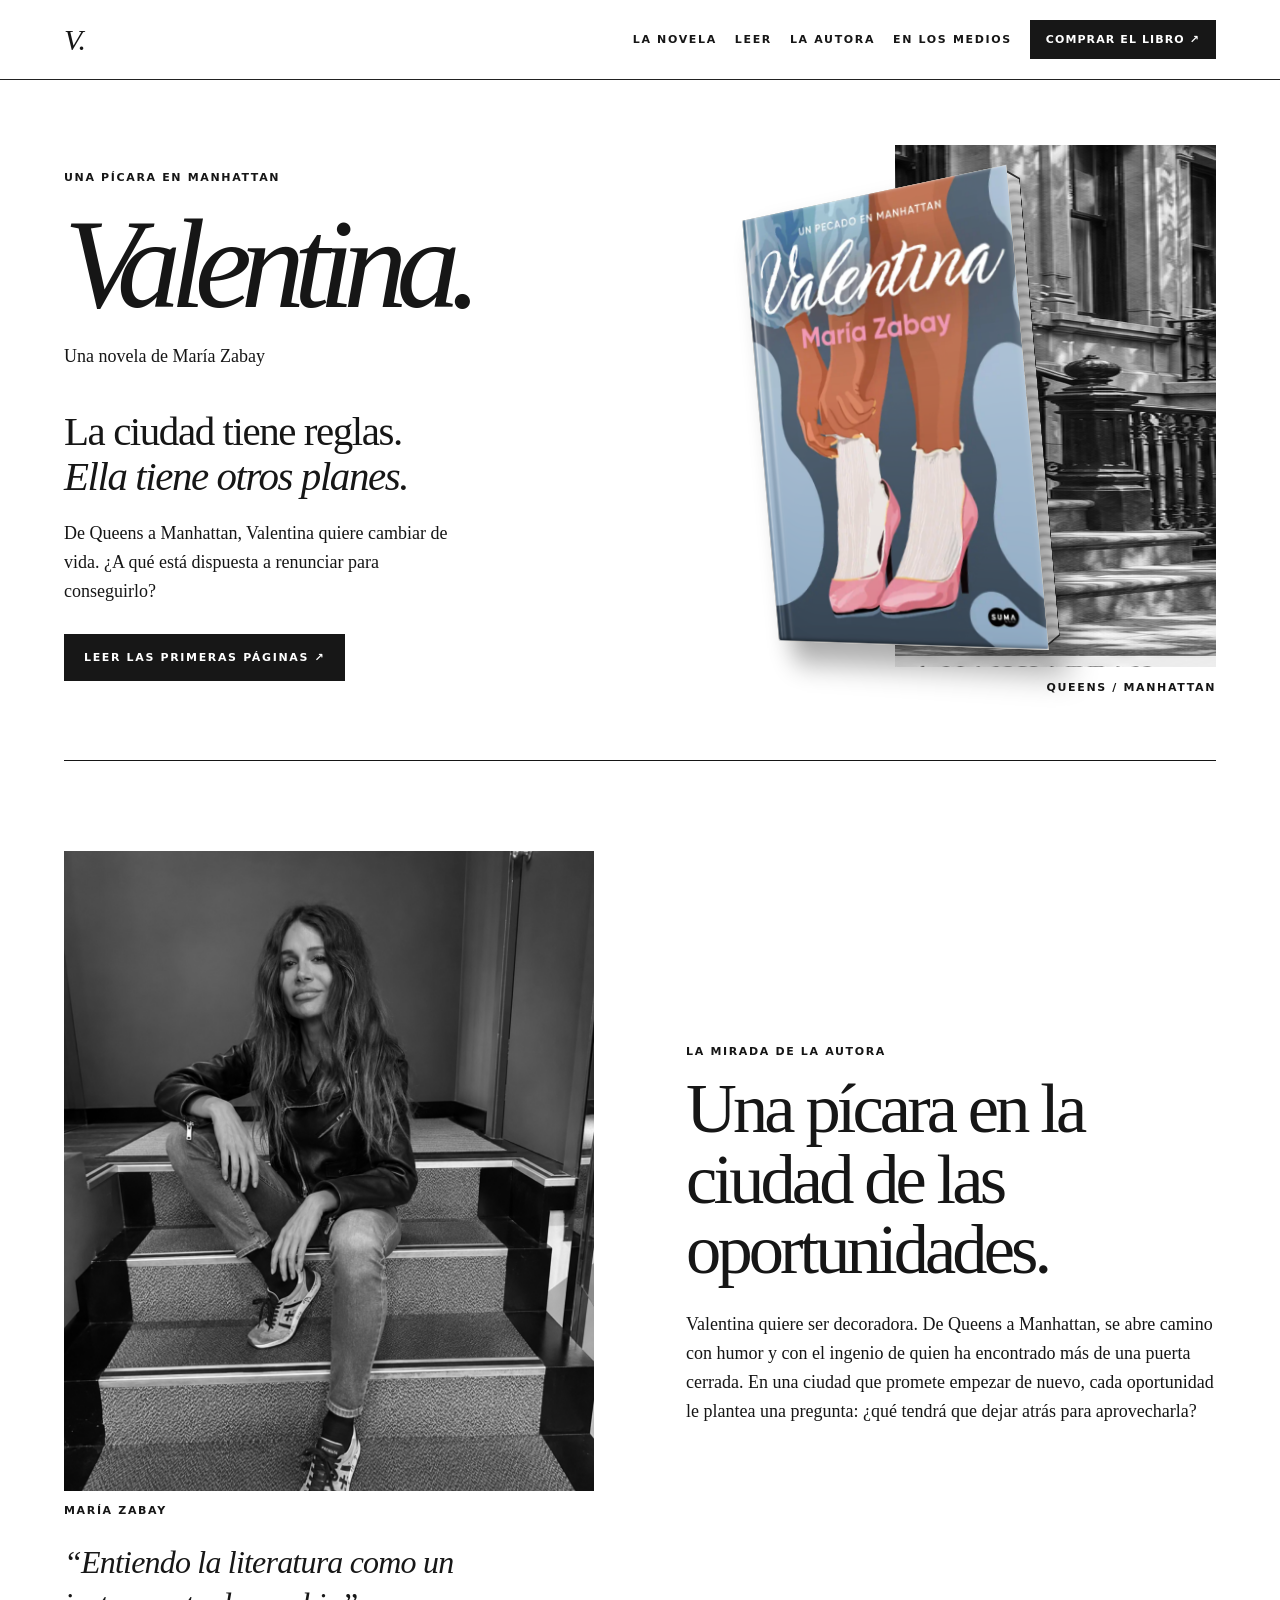
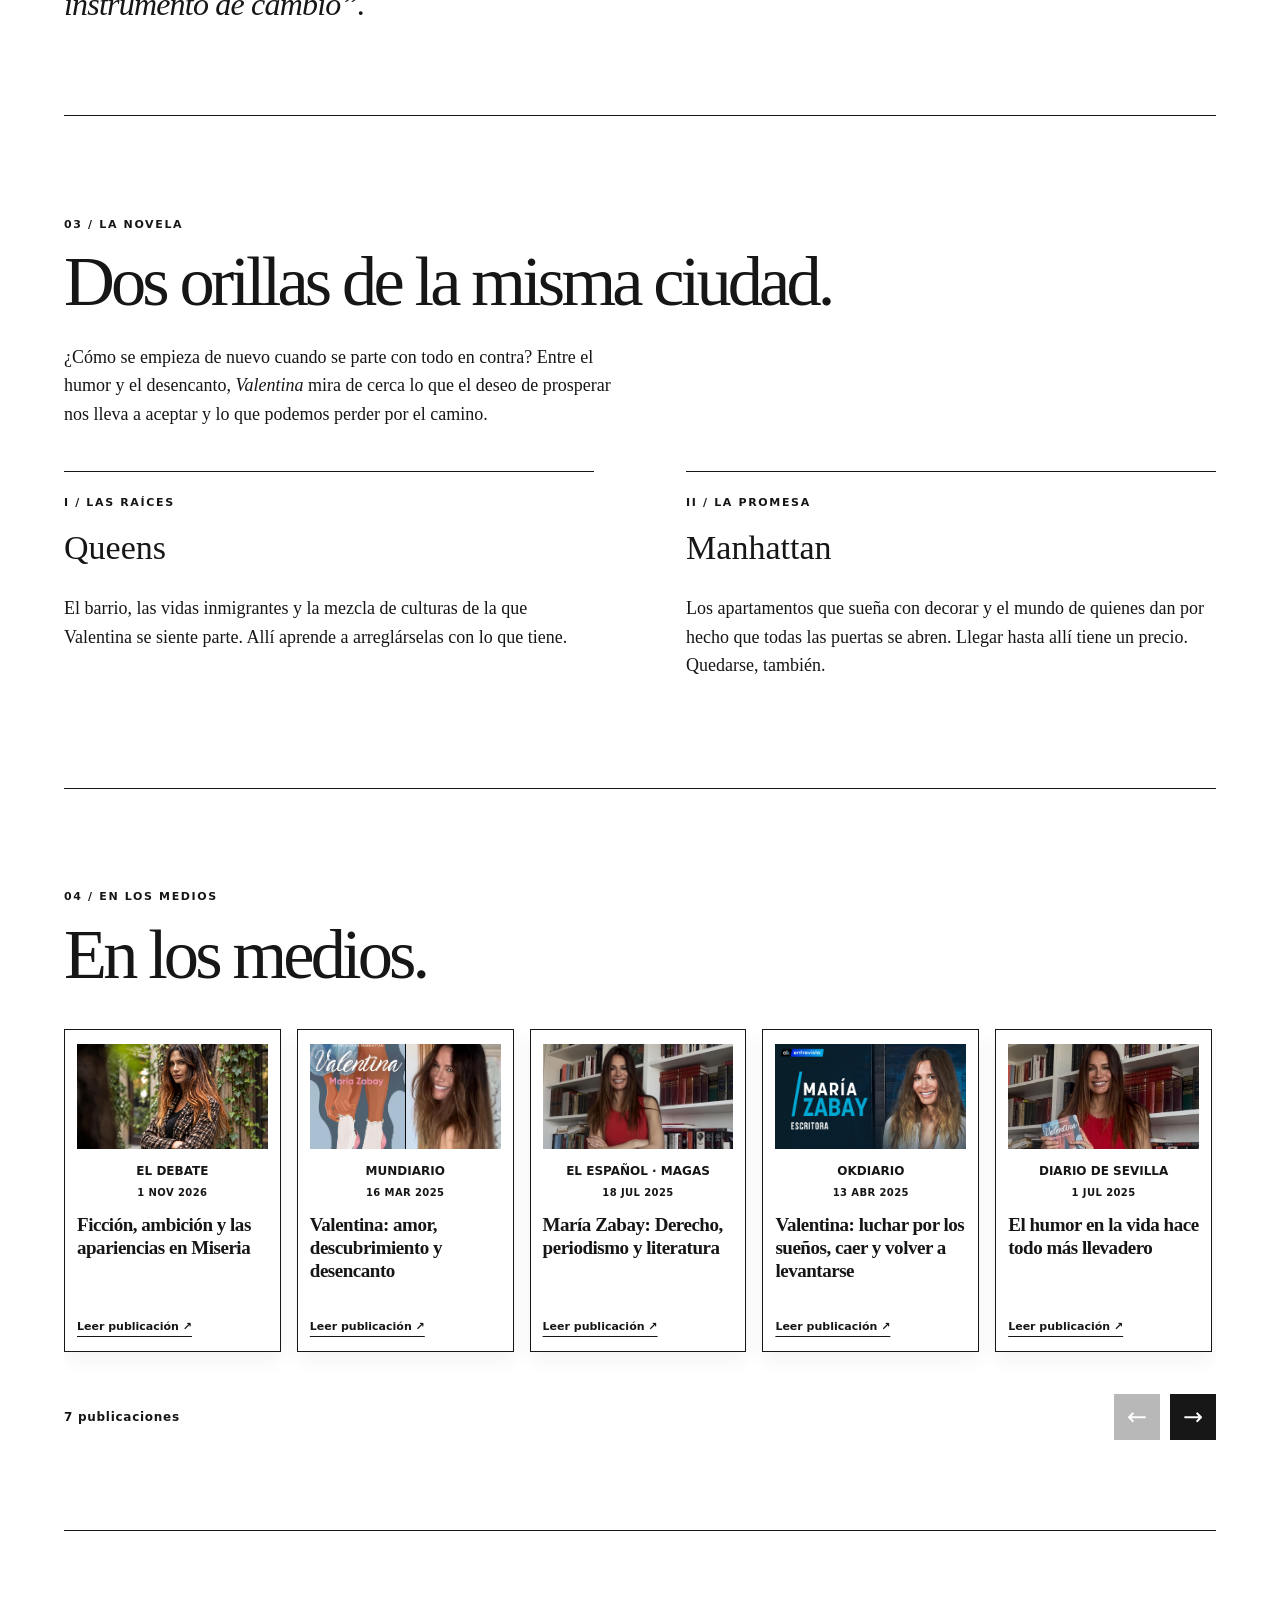
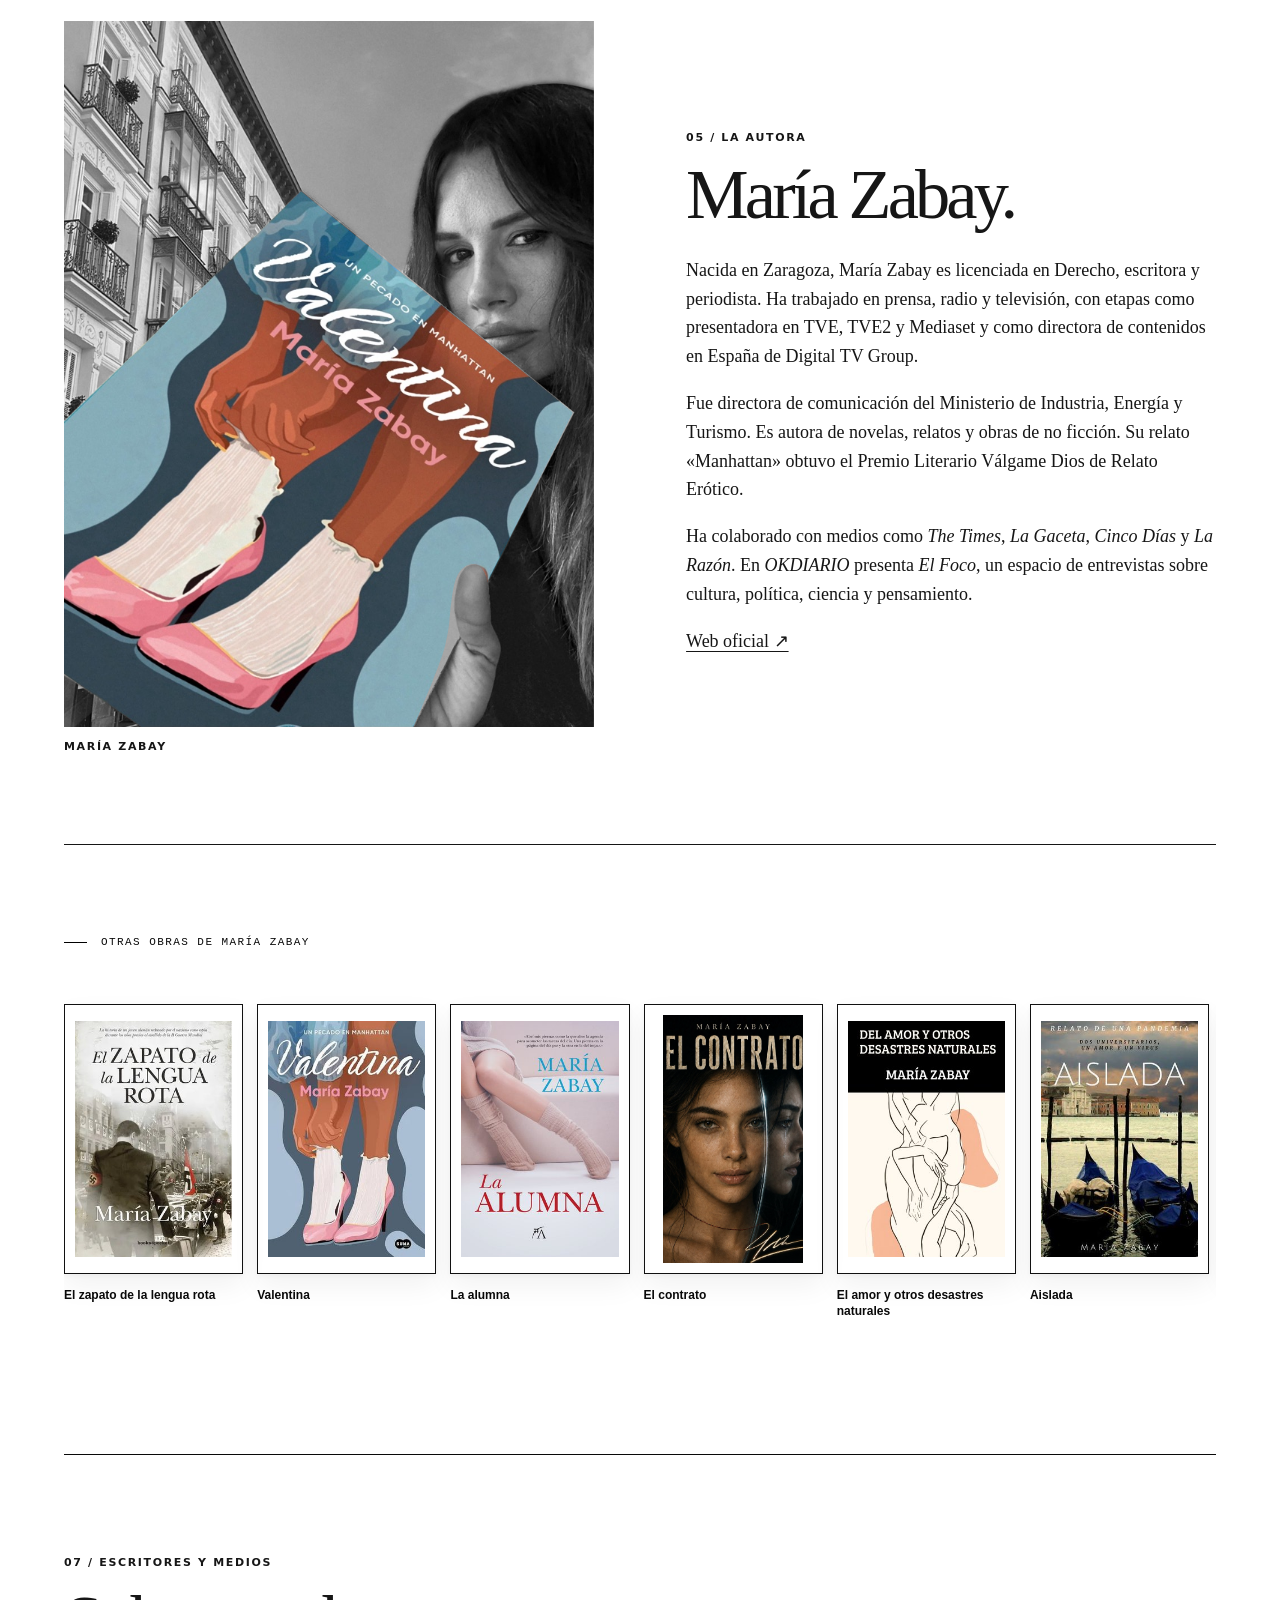
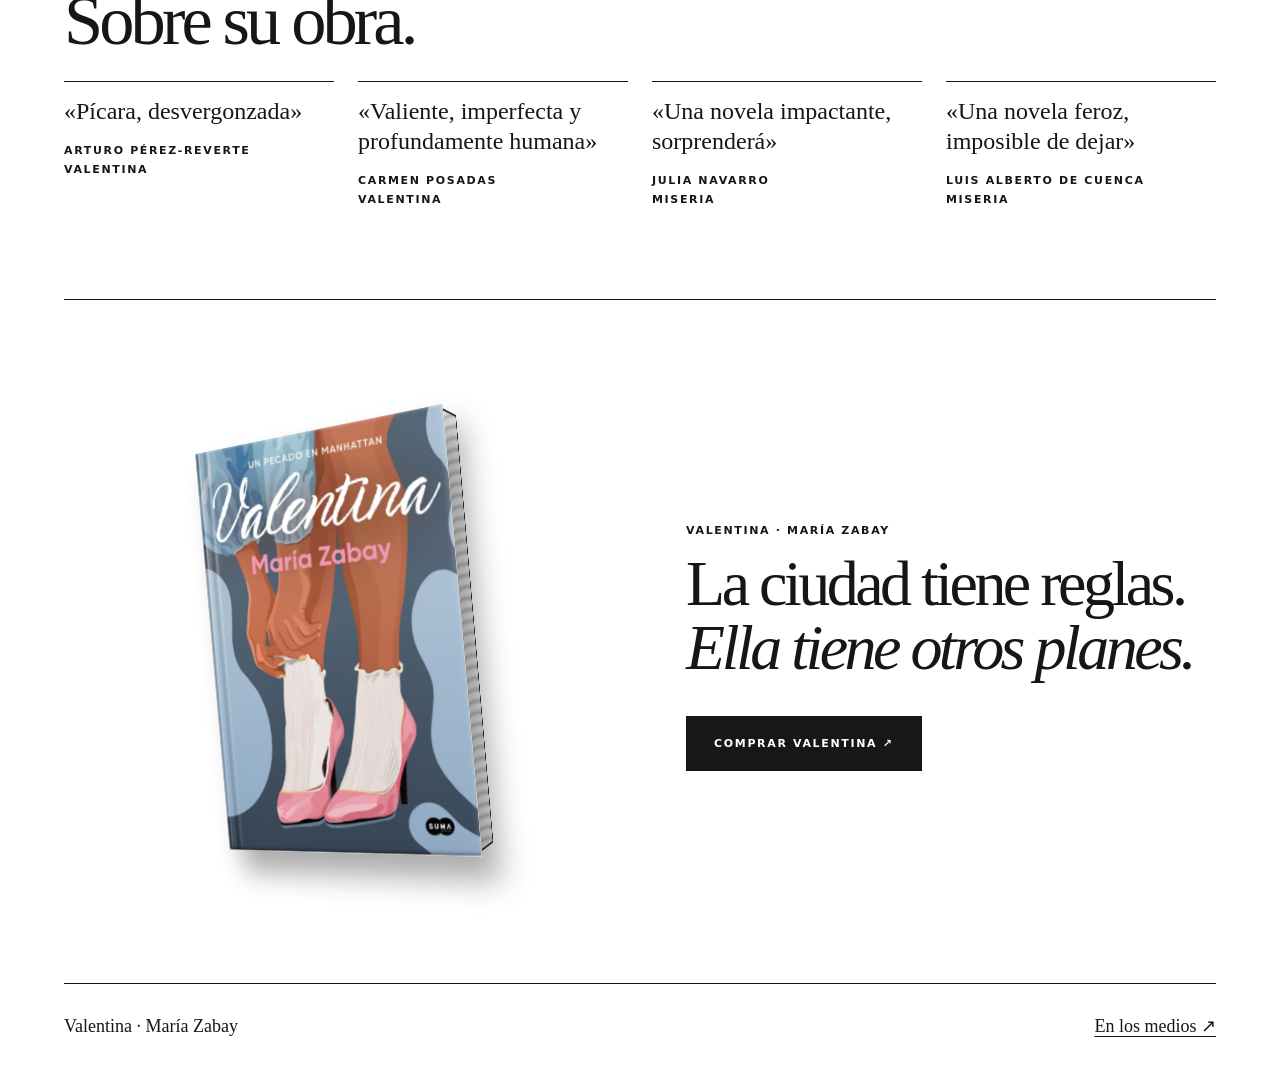
==== Valentina.html @ 1decbcfa "Add files via upload" ====
<!doctype html>
<html lang="es"><head><meta charset="utf-8"><meta name="viewport" content="width=device-width,initial-scale=1"><title>Valentina · María Zabay</title><style>
*{box-sizing:border-box}html{scroll-behavior:smooth}body{margin:0;background:#fff;color:#161616;font:18px/1.6 Georgia,serif}a{color:inherit;text-underline-offset:.24em}a:focus-visible{outline:2px solid;outline-offset:5px}header,main,footer{max-width:1440px;margin:auto;padding-inline:clamp(22px,5vw,76px)}header{display:flex;align-items:center;justify-content:space-between;gap:20px;min-height:80px;border-bottom:1px solid #222}.brand{text-decoration:none;font-size:30px;font-style:italic}.label,nav,.button,figcaption{font:700 11px/1.4 system-ui,sans-serif;letter-spacing:.15em;text-transform:uppercase}nav{display:flex;flex-wrap:wrap;gap:18px}nav a{text-decoration:none}.hero{display:grid;grid-template-columns:1fr 1fr;gap:4%;align-items:center;padding-block:65px;border-bottom:1px solid}.hero h1{font:italic 400 clamp(64px,10vw,154px)/.88 Georgia;margin:22px 0;letter-spacing:-.085em}.byline{font-size:18px}.hook{font-size:clamp(28px,3.2vw,49px);line-height:1.1;margin:38px 0 20px;font-weight:400;letter-spacing:-.035em}.hero p:not(.label){max-width:43ch}.button{display:inline-block;background:#171717;color:white;padding:16px 20px;text-decoration:none;margin-top:10px}.visual{margin:0;position:relative;min-height:clamp(390px,43vw,630px);display:grid;align-items:center;isolation:isolate}.ny{position:absolute;inset:0 0 28px 42%;background-image:url('[data-uri]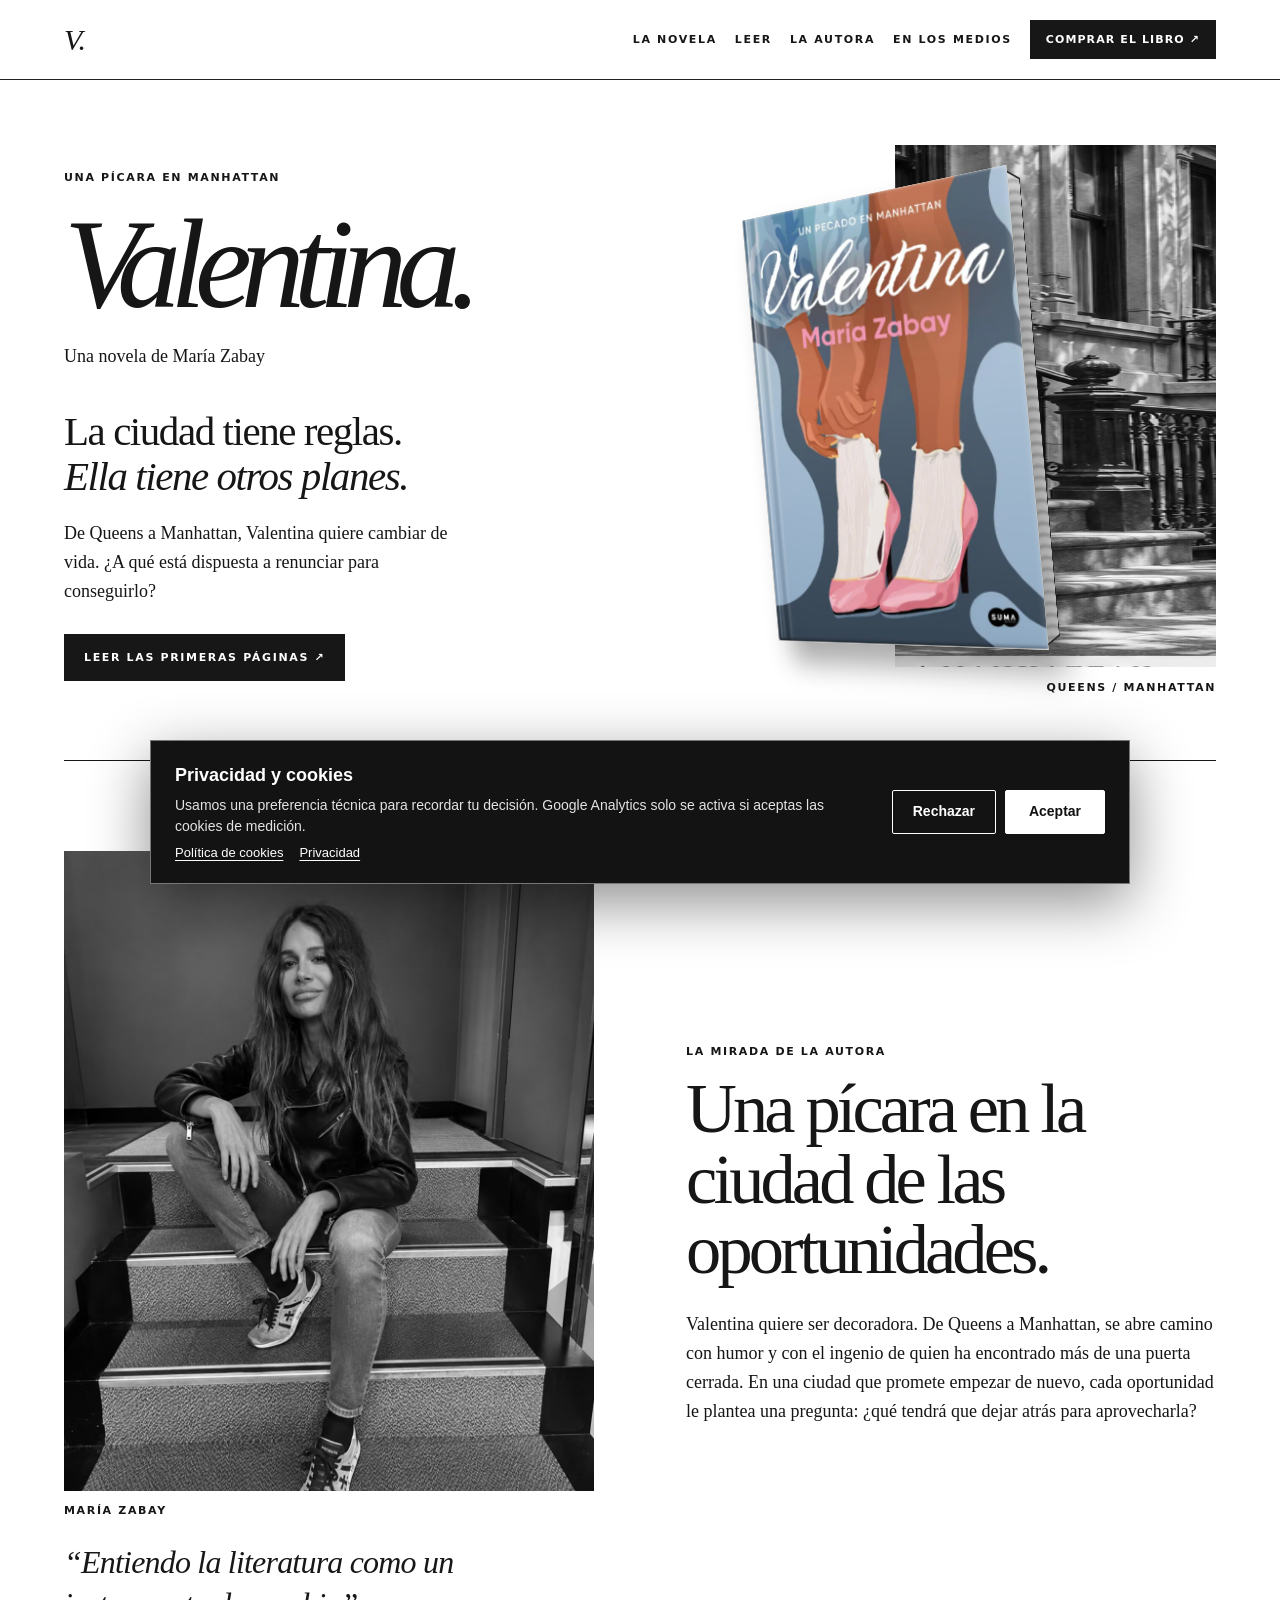
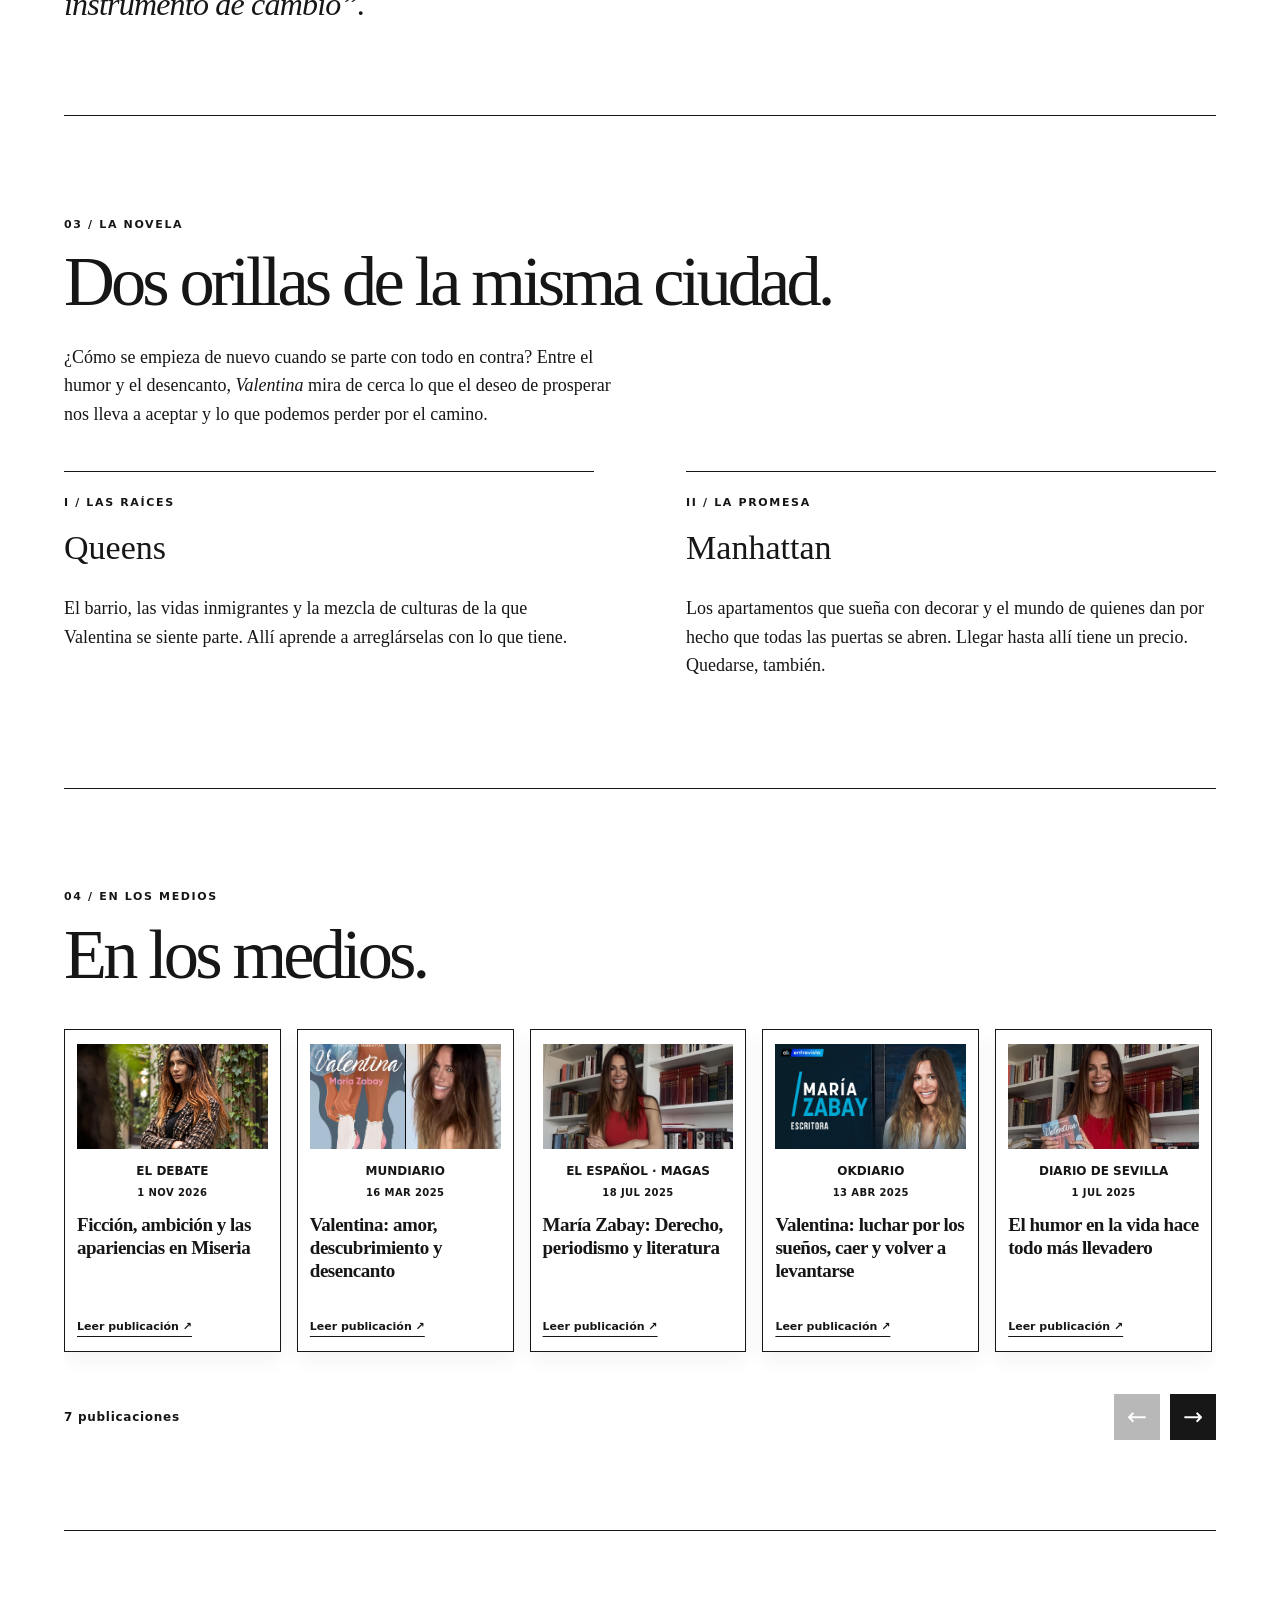
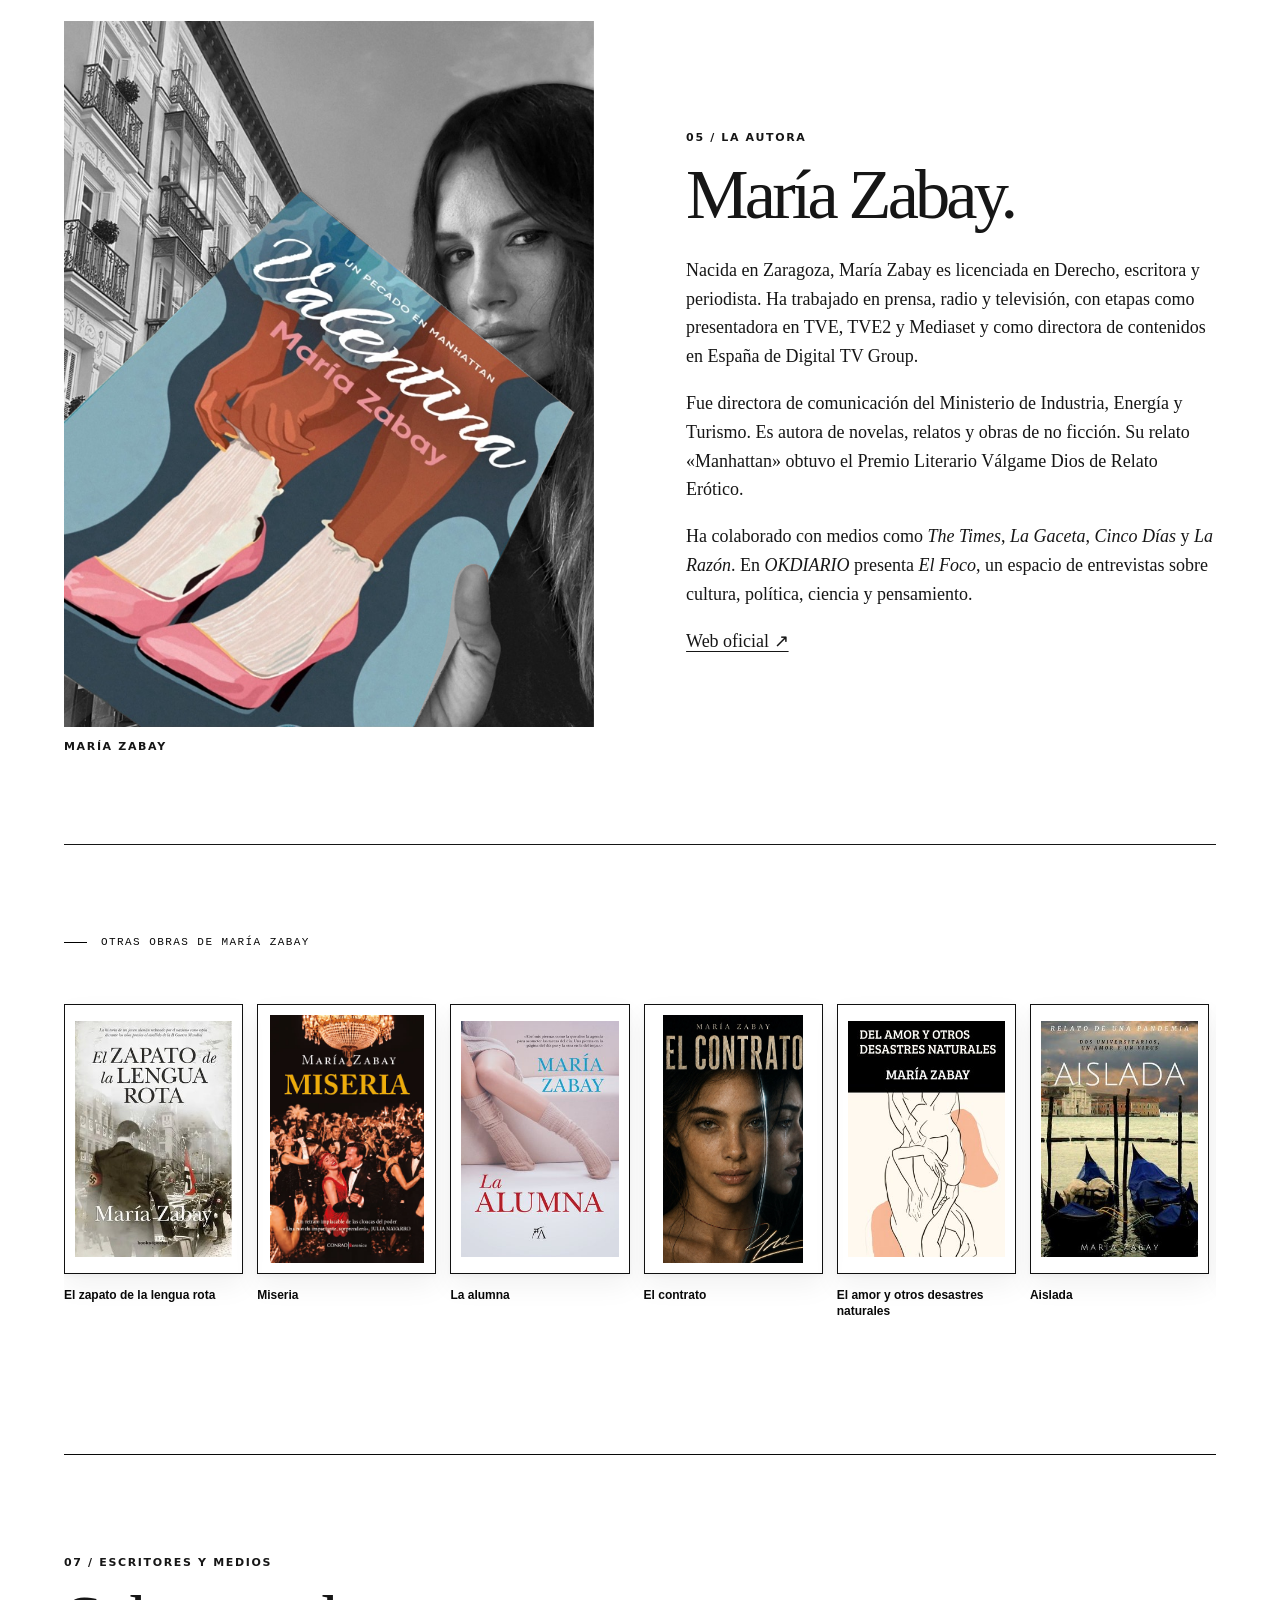
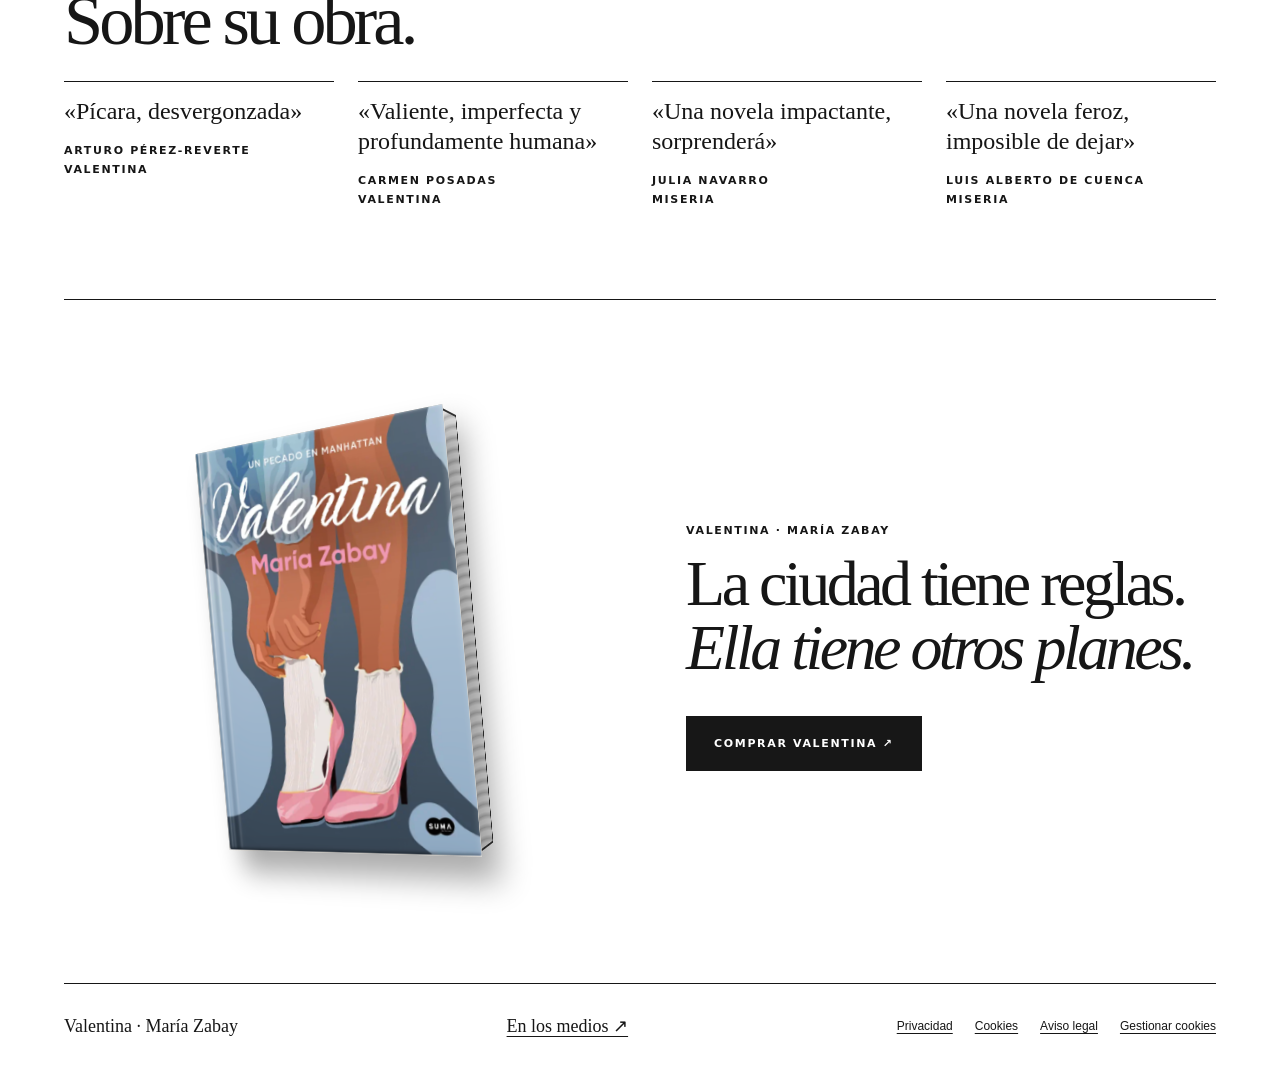
